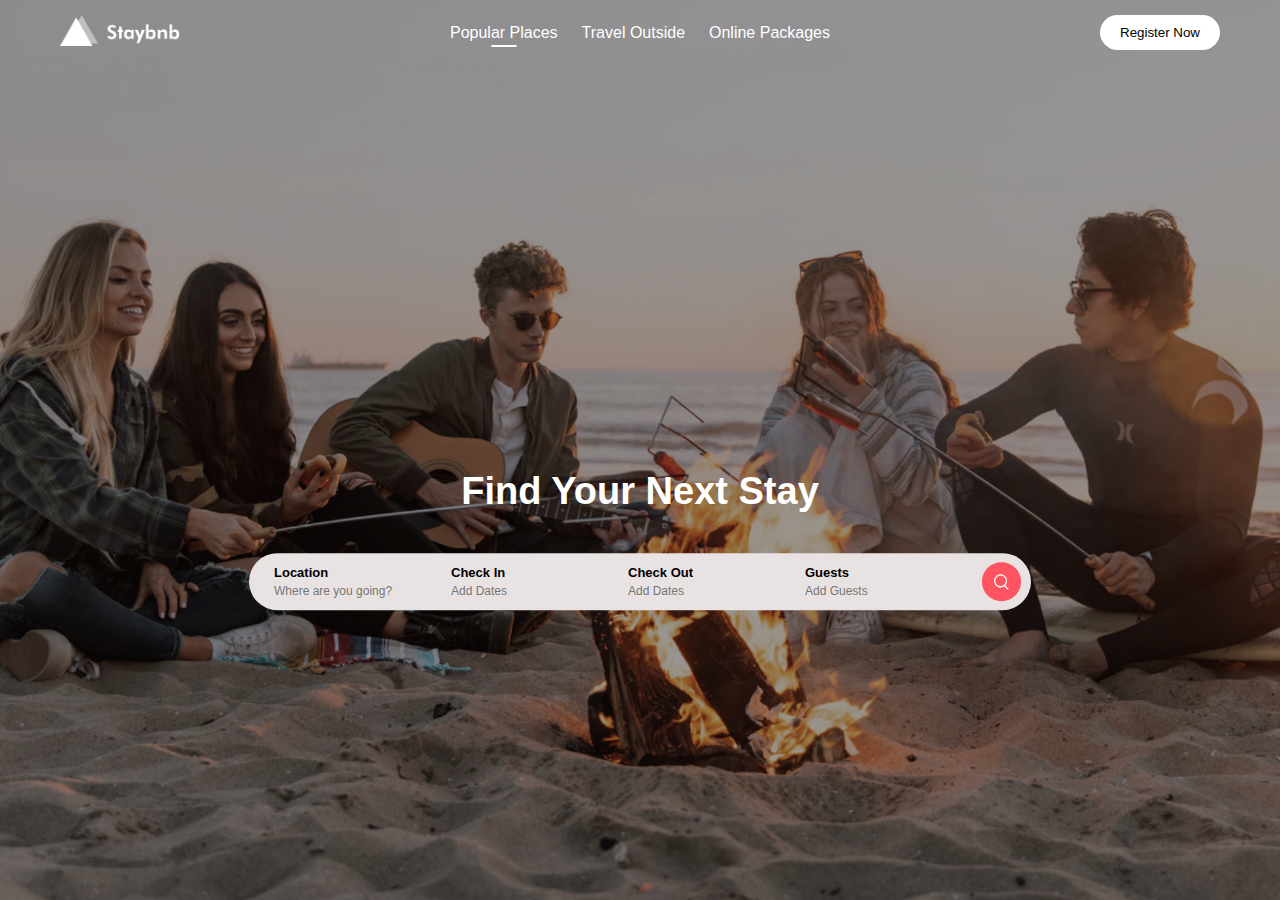
==== index.html @ df325711 "Created basic layout for Travel Website" ====
<!DOCTYPE html>
<head>
    <meta name="viewport" content="width=device-width, initial-scale=1.0">
    <title>Staybnb</title>
    <link rel="stylesheet" href="style.css">
</head>
<body>
    <div class="container">

        <div class="top-section">
            <nav class="flex">
                <a href=""><img src="images/logo.png"></a>
                <ul class="flex">
                    <li><a href="" class="active">Popular Places</a></li>
                    <li><a href="">Travel Outside</a></li>
                    <li><a href="">Online Packages</a></li>
                </ul>
                <button>Register Now</button>
            </nav>
            <div class="middle">
                <h1>Find Your Next Stay</h1>
                <div class="form-section">
                    <form class="flex">
                        <div>
                            <label>Location</label>
                            <input type="text" placeholder="Where are you going?">
                        </div>
                        <div>
                            <label>Check In</label>
                            <input type="text" placeholder="Add Dates">
                        </div>
                        <div>
                            <label>Check Out</label>
                            <input type="text" placeholder="Add Dates">
                        </div>
                        <div>
                            <label>Guests</label>
                            <input type="text" placeholder="Add Guests">
                        </div>
                        <button type="submit"><img src="images/search.png"></button>
                    </form>
                </div>
            </div>
        </div>
        
    </div>
</body>
</html>
---- style.css ----
*{
    margin: 0;
    padding: 0;
    box-sizing: border-box;
    font-family: 'poppins', sans-serif;
}
.top-section{
    background-image: linear-gradient(rgba(0,0,0,0.4), rgba(0,0,0,0.4)), url("images/banner.png");
    background-size: cover;
    background-position: center;
    min-height: 100vh;
    width: 100%;
    position: relative;
}
.flex{
    display: flex;
    align-items: center;
    justify-content: space-between;
}
nav{
    padding: 15px 60px;
}
nav img{
    width: 120px;
}
nav ul{
    width: 380px;
    list-style: none;
}
nav ul li a{
    text-decoration: none;
    font-size: 16px;
    color: #fff;
}
.active{
    position: relative;
}
.active::before{
    content: '';
    position: absolute;
    left: 50%;
    bottom: -6px;
    height: 2px;
    width: 25px;
    transform: translate(-50%);
    background-color: #fff;
}
nav button{
    background-color: #fff;
    border: none;
    border-radius: 20px;
    padding: 10px 20px;
}
.middle{
    position: absolute;
    top: 60%;
    left: 50%;
    transform: translate(-50%, -50%);
}
.middle h1{
    font-size: 38px;
    color: #fff;
    text-align-last: center;
}
.form-section{
    background-color: #e9e2e2;
    border-radius: 30px;
    padding: 9px 10px 9px 25px;
    margin-top: 40px;
}
.form-section label{
    font-weight: bold;
    font-size: 13px;
}
.form-section input{
    border: none;
    outline: none;
    background: transparent;
}
.form-section input::placeholder{
    font-size: 12px;
}
.form-section button{
    border-radius: 50%;
    background-color: #ff5361;
    padding: 12px 12px 8px;
    border: none;
    cursor: pointer;
}
.form-section button img{
    width: 15px;
}
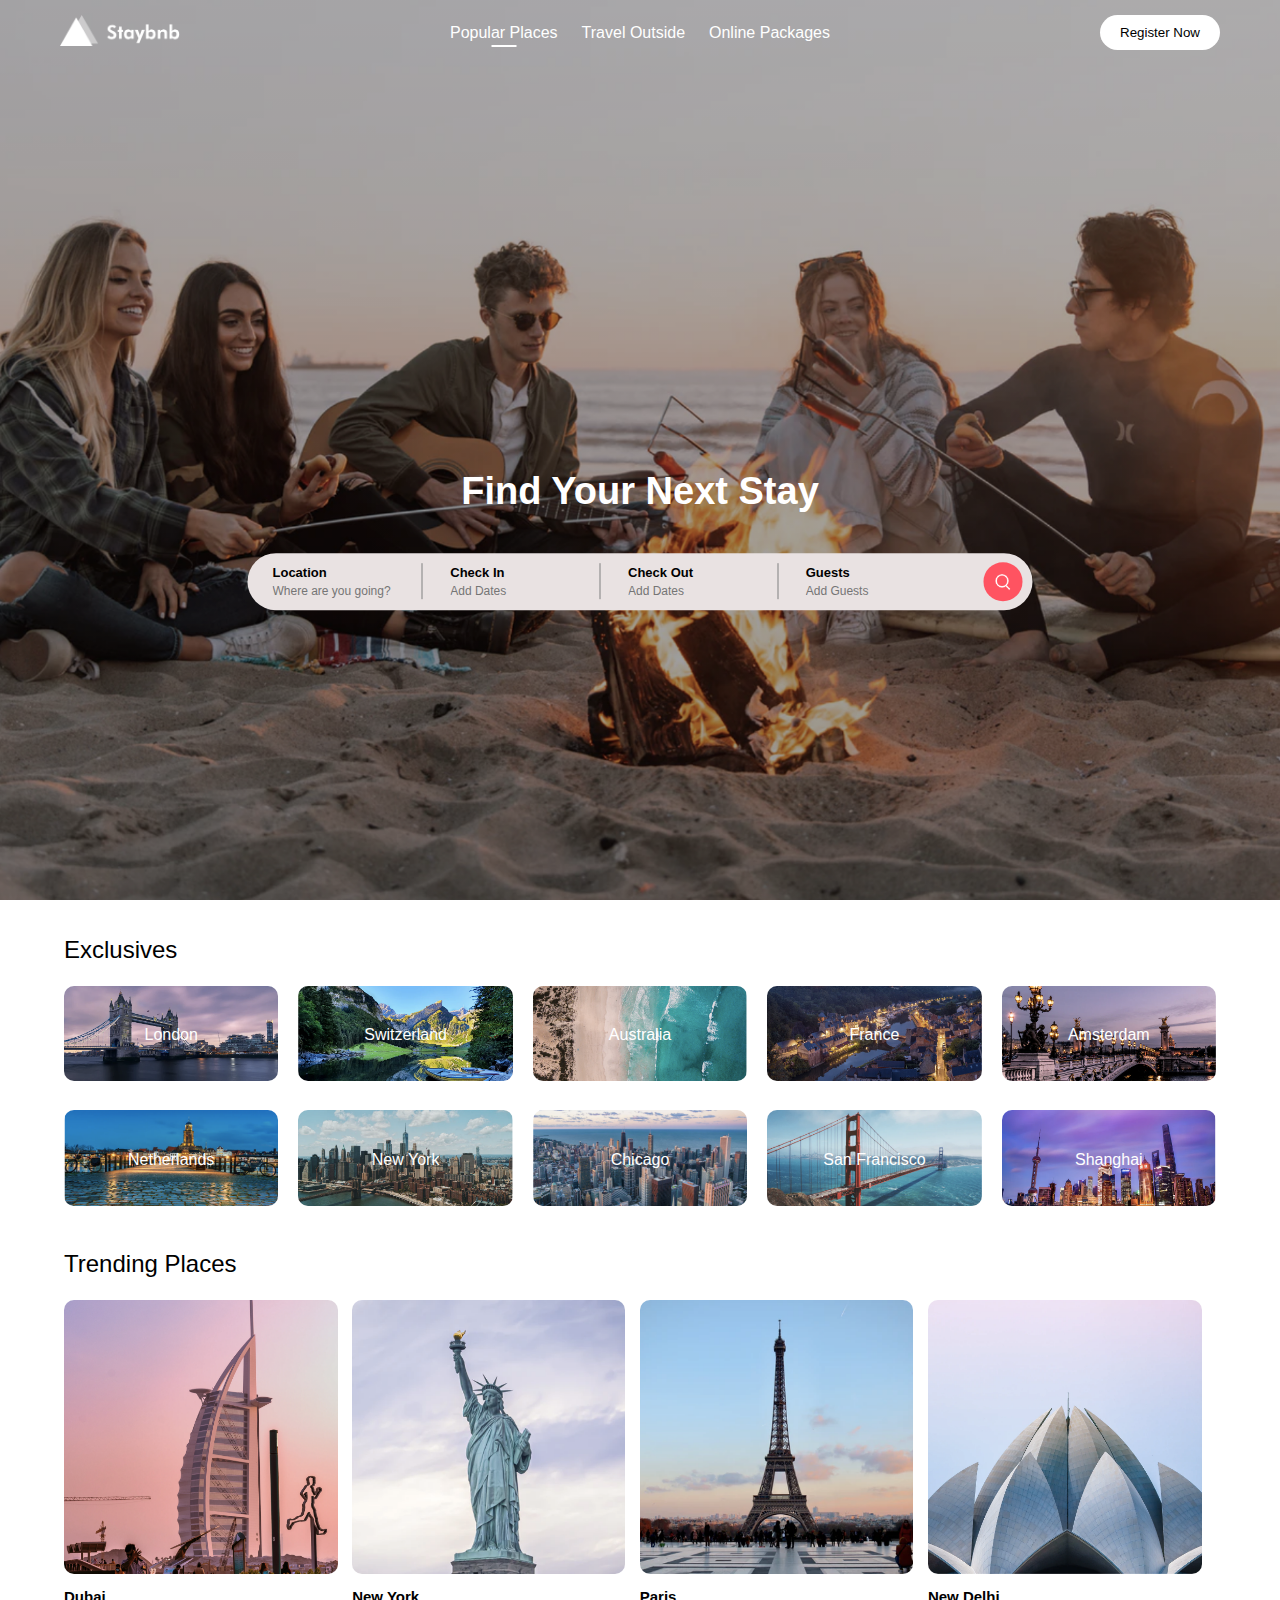
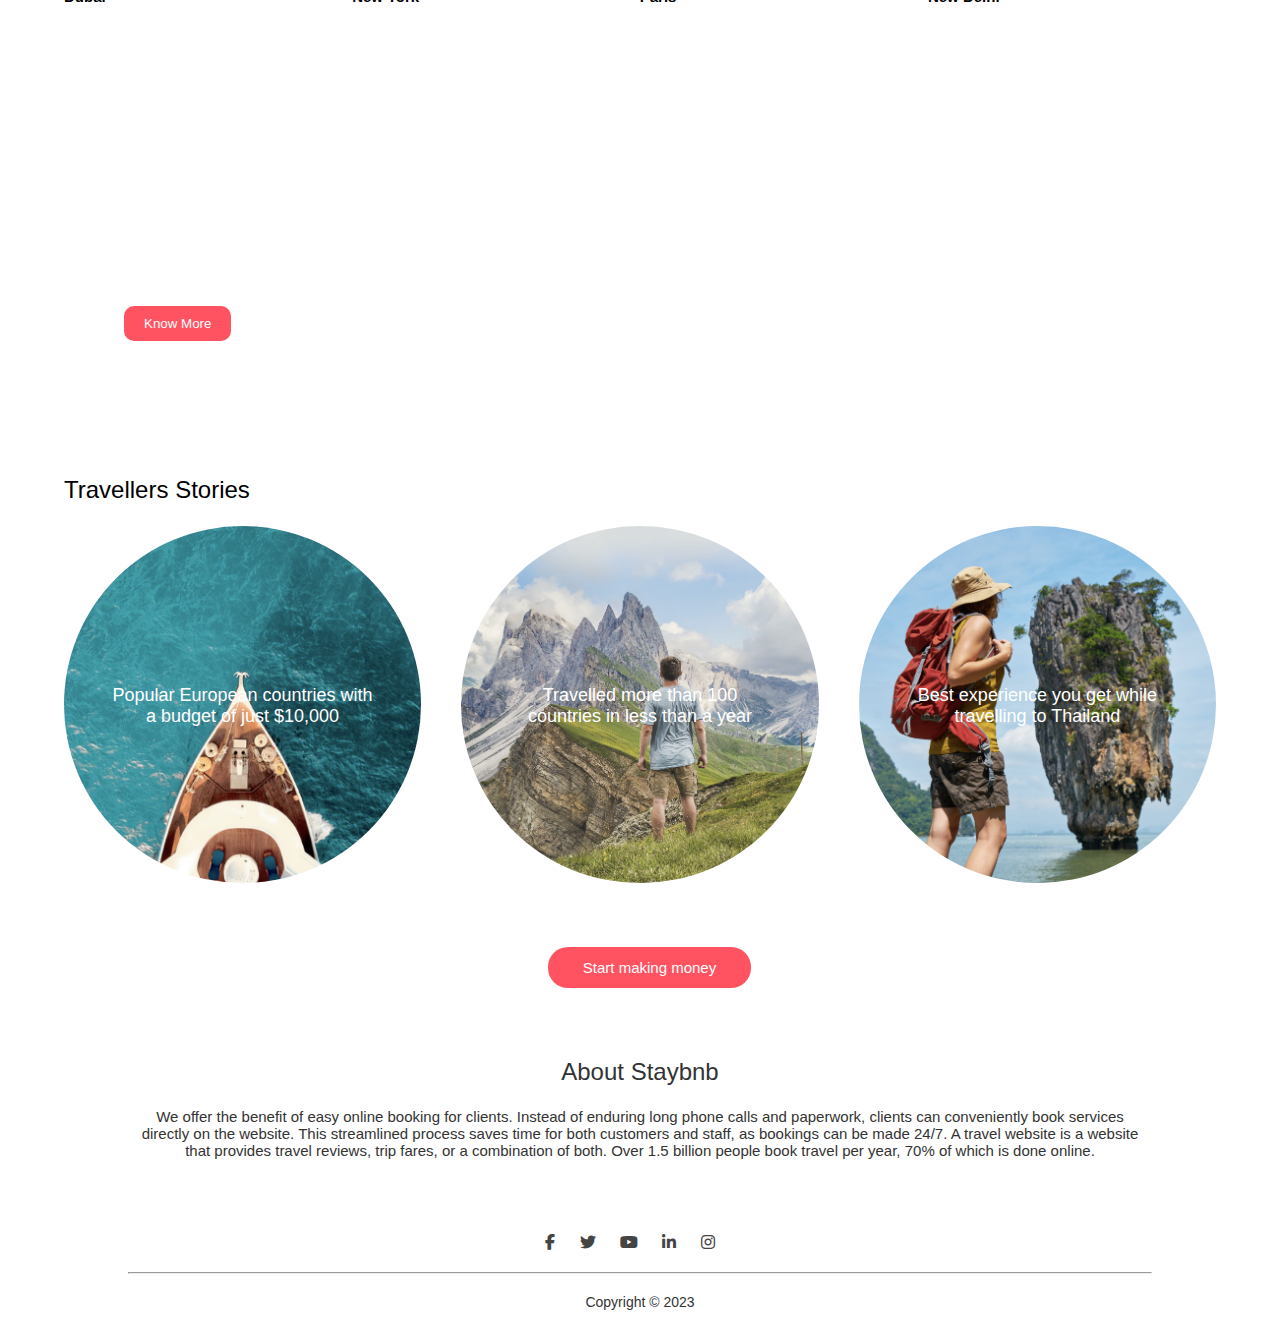
==== commit 8a4b4112: "completed homepage design and mobile view design for homepage" ====
--- a/index.html
+++ b/index.html
@@ -3,19 +3,21 @@
     <meta name="viewport" content="width=device-width, initial-scale=1.0">
     <title>Staybnb</title>
     <link rel="stylesheet" href="style.css">
+    <link rel="stylesheet" href="https://cdnjs.cloudflare.com/ajax/libs/font-awesome/6.4.2/css/all.min.css">
 </head>
 <body>
     <div class="container">
 
         <div class="top-section">
-            <nav class="flex">
-                <a href=""><img src="images/logo.png"></a>
+            <nav id="navbar">
+                <a href="" class="logo"><img src="images/logo.png"></a>
                 <ul class="flex">
                     <li><a href="" class="active">Popular Places</a></li>
                     <li><a href="">Travel Outside</a></li>
                     <li><a href="">Online Packages</a></li>
                 </ul>
-                <button>Register Now</button>
+                <a href=""><button class="register-btn">Register Now</button></a>
+                <i class="fa-solid fa-bars menu-icon" onclick="toggleMenu()"></i>
             </nav>
             <div class="middle">
                 <h1>Find Your Next Stay</h1>
@@ -42,7 +44,126 @@
                 </div>
             </div>
         </div>
+        <div class="bottom-section">
+            <div class="exclusives">
+                <h2>Exclusives</h2>
+                <div class="exclusive-images">
+                    <div>
+                        <img src="images/image-1.png" class="ex-img">
+                        <span>London</span>
+                    </div>
+                    <div>
+                        <img src="images/image-2.png" class="ex-img">
+                        <span>Switzerland</span>
+                    </div>
+                    <div>
+                        <img src="images/image-3.png" class="ex-img">
+                        <span>Australia</span>
+                    </div>
+                    <div>
+                        <img src="images/image-4.png" class="ex-img">
+                        <span>France</span>
+                    </div>
+                    <div>
+                        <img src="images/image-5.png" class="ex-img">
+                        <span>Amsterdam</span>
+                    </div>
+                    <div>
+                        <img src="images/image-6.png" class="ex-img">
+                        <span>Netherlands</span>
+                    </div>
+                    <div>
+                        <img src="images/image-7.png" class="ex-img">
+                        <span>New York</span>
+                    </div>
+                    <div>
+                        <img src="images/image-8.png" class="ex-img">
+                        <span>Chicago</span>
+                    </div>
+                    <div>
+                        <img src="images/image-9.png" class="ex-img">
+                        <span>San Francisco</span>
+                    </div>
+                    <div>
+                        <img src="images/image-10.png" class="ex-img">
+                        <span>Shanghai</span>
+                    </div>
+                </div>
+            </div>
+            <div class="trending-places">
+                <h2>Trending Places</h2>
+                <div class="trending-images">
+                    <div>
+                        <img src="images/dubai.png">
+                        <p>Dubai</p>
+                    </div>
+                    <div>
+                        <img src="images/new-york.png">
+                        <p>New York</p>
+                    </div>
+                    <div>
+                        <img src="images/paris.png">
+                        <p>Paris</p>
+                    </div>
+                    <div>
+                        <img src="images/new-delhi.png">
+                        <p>New Delhi</p>
+                    </div>
+                </div>
+            </div>
+            <div class="sharing">
+                <div class="sharing-text">
+                    <h1>Sharing<br>Is Earning Now</h1>
+                    <p>Great opportunity to make money by<br>sharing your extra space</p>
+                    <button class="sharing-btn">Know More</button>
+                </div>
+            </div>
+            <div class="travel-stories">
+                <h2>Travellers Stories</h2>
+                <div class="travel-images">
+                    <div>
+                        <img src="images/story-1.png">
+                        <span>Popular European countries with a budget of just $10,000</span>
+                    </div>
+                    <div>
+                        <img src="images/story-2.png">
+                        <span>Travelled more than 100 countries in less than a year</span>
+                    </div>
+                    <div>
+                        <img src="images/story-3.png">
+                        <span>Best experience you get while travelling to Thailand</span>
+                    </div>
+                </div>
+                <button class="travellers-btn">Start making money</button>
+            </div>
+            <div class="about">
+                <h2>About Staybnb</h2>
+                <p>We offer the benefit of easy online booking for clients. Instead of enduring long 
+                   phone calls and paperwork, clients can conveniently book services directly on the website. 
+                   This streamlined process saves time for both customers and staff, as bookings can be made 
+                   24/7. A travel website is a website that provides travel reviews, trip fares, or a 
+                   combination of both. Over 1.5 billion people book travel per year, 70% of which is done 
+                   online.
+                </p>
+            </div>
+        </div>
+        <footer>
+                <a href=""><i class="fa-brands fa-facebook-f"></i></a>
+                <a href="#"><i class="fa-brands fa-twitter"></i></a>
+                <a href="#"><i class="fa-brands fa-youtube"></i></a>
+                <a href="#"><i class="fa-brands fa-linkedin-in"></i></a>
+                <a href="#"><i class="fa-brands fa-instagram"></i></a>
+            <hr>
+            <p>Copyright &copy 2023</p>
+        </footer>
         
     </div>
+
+    <script>
+        var navbar = document.getElementById("navbar");
+        function toggleMenu(){
+            navbar.classList.toggle("hidemenu");
+        }
+    </script>
 </body>
 </html>--- a/style.css
+++ b/style.css
@@ -5,7 +5,8 @@
     font-family: 'poppins', sans-serif;
 }
 .top-section{
-    background-image: linear-gradient(rgba(0,0,0,0.4), rgba(0,0,0,0.4)), url("images/banner.png");
+    background-image: linear-gradient(rgba(0,0,0,0.3), rgba(0,0,0,0.4)), url("images/banner.png");
+    background-attachment: fixed;
     background-size: cover;
     background-position: center;
     min-height: 100vh;
@@ -19,6 +20,10 @@
 }
 nav{
     padding: 15px 60px;
+    display: flex;
+    align-items: center;
+    justify-content: space-between;
+    z-index: 30;
 }
 nav img{
     width: 120px;
@@ -45,11 +50,16 @@
     transform: translate(-50%);
     background-color: #fff;
 }
-nav button{
+nav .menu-icon{
+    display: none;
+}
+nav .register-btn{
     background-color: #fff;
     border: none;
     border-radius: 20px;
     padding: 10px 20px;
+    text-decoration: none;
+    cursor: pointer;
 }
 .middle{
     position: absolute;
@@ -80,6 +90,14 @@
 .form-section input::placeholder{
     font-size: 12px;
 }
+.form-section form div{
+    width: 20%;
+    margin-right: 2%;
+    border-right: 1px grey solid;
+}
+.form-section form div:last-of-type{
+    border-right: none;
+}
 .form-section button{
     border-radius: 50%;
     background-color: #ff5361;
@@ -90,3 +108,270 @@
 .form-section button img{
     width: 15px;
 }
+
+/* ------ bottom section ------ */
+
+.bottom-section{
+    padding: 2% 5%;
+}
+h2{
+    margin-bottom: 22px;
+    margin-top: 10px;
+    font-weight: 300;
+}
+.exclusives{
+    margin-top: 10px;
+}
+.exclusive-images{
+    display: grid;
+    grid-template-columns: repeat(auto-fit, minmax(200px, 1fr));
+    gap: 25px 20px;
+}
+.exclusive-images .ex-img{
+    min-width: 200px;
+    border-radius: 10px;
+}
+.exclusive-images img{
+    width: 100%;
+}
+.exclusive-images div{
+    position: relative;
+}
+.exclusive-images div span{
+    position: absolute;
+    top: 50%;
+    left: 50%;
+    transform: translate(-50%, -50%);
+    color: #fff;
+}
+.trending-places{
+    margin-top: 40px;
+}
+.trending-images{
+    display: flex;
+    align-items: center;
+    justify-content: space-between;
+}
+.trending-images div img{
+    width: 95%;
+    border-radius: 10px;
+}
+.trending-images div p{
+    font-size: 15px;
+    font-weight: bold;
+    margin-top: 10px;
+}
+.sharing{
+    margin-top: 60px;
+    background-image: linear-gradient(to right, rgba(0,0,0,0.8), rgba(0,0,0,0.3), transparent), url(images/banner-2.png);
+    background-size: cover;
+    background-position: center;
+    background-attachment: fixed;
+    padding: 95px 60px;
+    border-radius: 10px;
+    color: #fff;
+}
+.sharing-text h1{
+    font-weight: 300;
+    letter-spacing: 1px;
+}
+.sharing-text p{
+    font-size: 14px;
+    padding: 15px 0px;
+}
+.sharing-btn{
+    background-color: #ff5361;
+    color: #fff;
+    padding: 10px 20px;
+    margin-top: 10px;
+    border: none;
+    border-radius: 10px;
+}
+.travel-stories{
+    margin-top: 40px;
+}
+.travel-images{
+    display: flex;
+    align-items: center;
+    justify-content: space-between;
+}
+.travel-images div{
+    position: relative;
+    width: 31%;
+    border-radius: 50%;
+}
+.travel-images div img{
+    width: 100%;
+    border-radius: 60%;
+}
+.travel-images div:hover img{
+    opacity: 0.9;
+}
+.travel-images div span{
+    position: absolute;
+    top: 50%;
+    left: 50%;
+    transform: translate(-50%, -50%);
+    width: 75%;
+    text-align: center;
+    color: #fff;
+    font-size: 18px;
+}
+.travellers-btn{
+    margin: 60px 0px 50px 42%;
+    padding: 12px 35px;
+    border: none;
+    border-radius: 20px;
+    background-color: #ff5361;
+    color: #fff;
+    font-size: 15px;
+}
+.about{
+    text-align: center;
+    padding: 10px 70px;
+    margin-bottom: 40px;
+    color: #333;
+}
+.about p{
+    font-size: 15px;
+}
+
+/*------ footer ------ */
+footer{
+    text-align: center;
+}
+footer a{
+    color: #444;
+    margin-right: 20px;
+}
+footer hr{
+    margin: 20px auto;
+    width: 80%;
+}
+footer p{
+    font-size: 14px;
+    text-align: center;
+    color: #333;
+    margin-bottom: 20px;
+}
+
+/*------ mobile view ------*/
+@media only screen and (max-width: 600px){
+    nav{
+        background-color: black;
+        padding: 15px 30px;
+        border-radius: 5px;
+        display: inline-block;
+        position: fixed;
+        z-index: 20;
+        text-align: right;
+        width: 100%;
+        max-height: 60px;
+        overflow: hidden;
+        transition: max-height 0.5s;
+    }
+    nav .logo img{
+        position: fixed;
+        top: 20px;
+        left: 25px;
+        width: 90px;
+    }
+    .top-section nav ul{
+        display: block;
+        padding: 40px 60px 15px 0px;
+    }
+    nav ul li{
+        padding-top: 5px;
+    }
+    nav ul li a{
+        font-size: 12px;
+    }
+    nav .menu-icon{
+        position: fixed;
+        top: 25px;
+        right: 25px;
+        display: inline;
+        color: #fff;
+        cursor: pointer;
+    }
+    nav a{
+        text-decoration: none;
+    }
+    nav .register-btn{
+        display: block;
+        width: 100px;
+        padding: 6px 14px;
+        font-size: 11px;
+        margin-left: 227px;
+    }
+    .top-section .active::before{
+        display: none;
+    }
+    .middle{
+        position: absolute;
+        top: 53%;
+        left: 50%;
+        transform: translate(-50%, -50%);
+        width: 65%;
+    }
+    .middle h1{
+        font-size: 25px;
+        font-weight: 300;
+    }
+    .form-section{
+        border-radius: 5px;
+        background-color: #fff;
+        margin-top: 20px;
+    }
+    .form-section form{
+        display: block;
+        margin-top: 10px;
+    }
+    .form-section form div{
+        width: 90%;
+        margin-right: 2%;
+        border-bottom: 1px grey solid;
+        border-right: none;
+        margin-bottom: 20px;
+    }
+    .form-section button{
+        display: block;
+        margin: 0px auto 10px;
+    }
+    .trending-images div p{
+        font-size: 12px;
+        margin-top: 8px;
+    }
+    .sharing-text p{
+        font-size: 12px;
+    }
+    .sharing-text p br{
+        display: none;
+    }
+    .travel-images div span{
+        font-size: 11px;
+    }
+    .travellers-btn{
+        margin: 60px 0px 50px 25%;
+        padding: 12px 35px;
+        border: none;
+        border-radius: 20px;
+        background-color: #ff5361;
+        color: #fff;
+        font-size: 12px;
+    }
+    .about p{
+        font-size: 12px;
+    }
+    footer a{
+        color: #444;
+        font-size: 12px;
+        margin-right: 20px;
+    }
+    footer p{
+        font-size: 12px;
+    }
+    .hidemenu{
+        max-height: 200px;
+    }
+}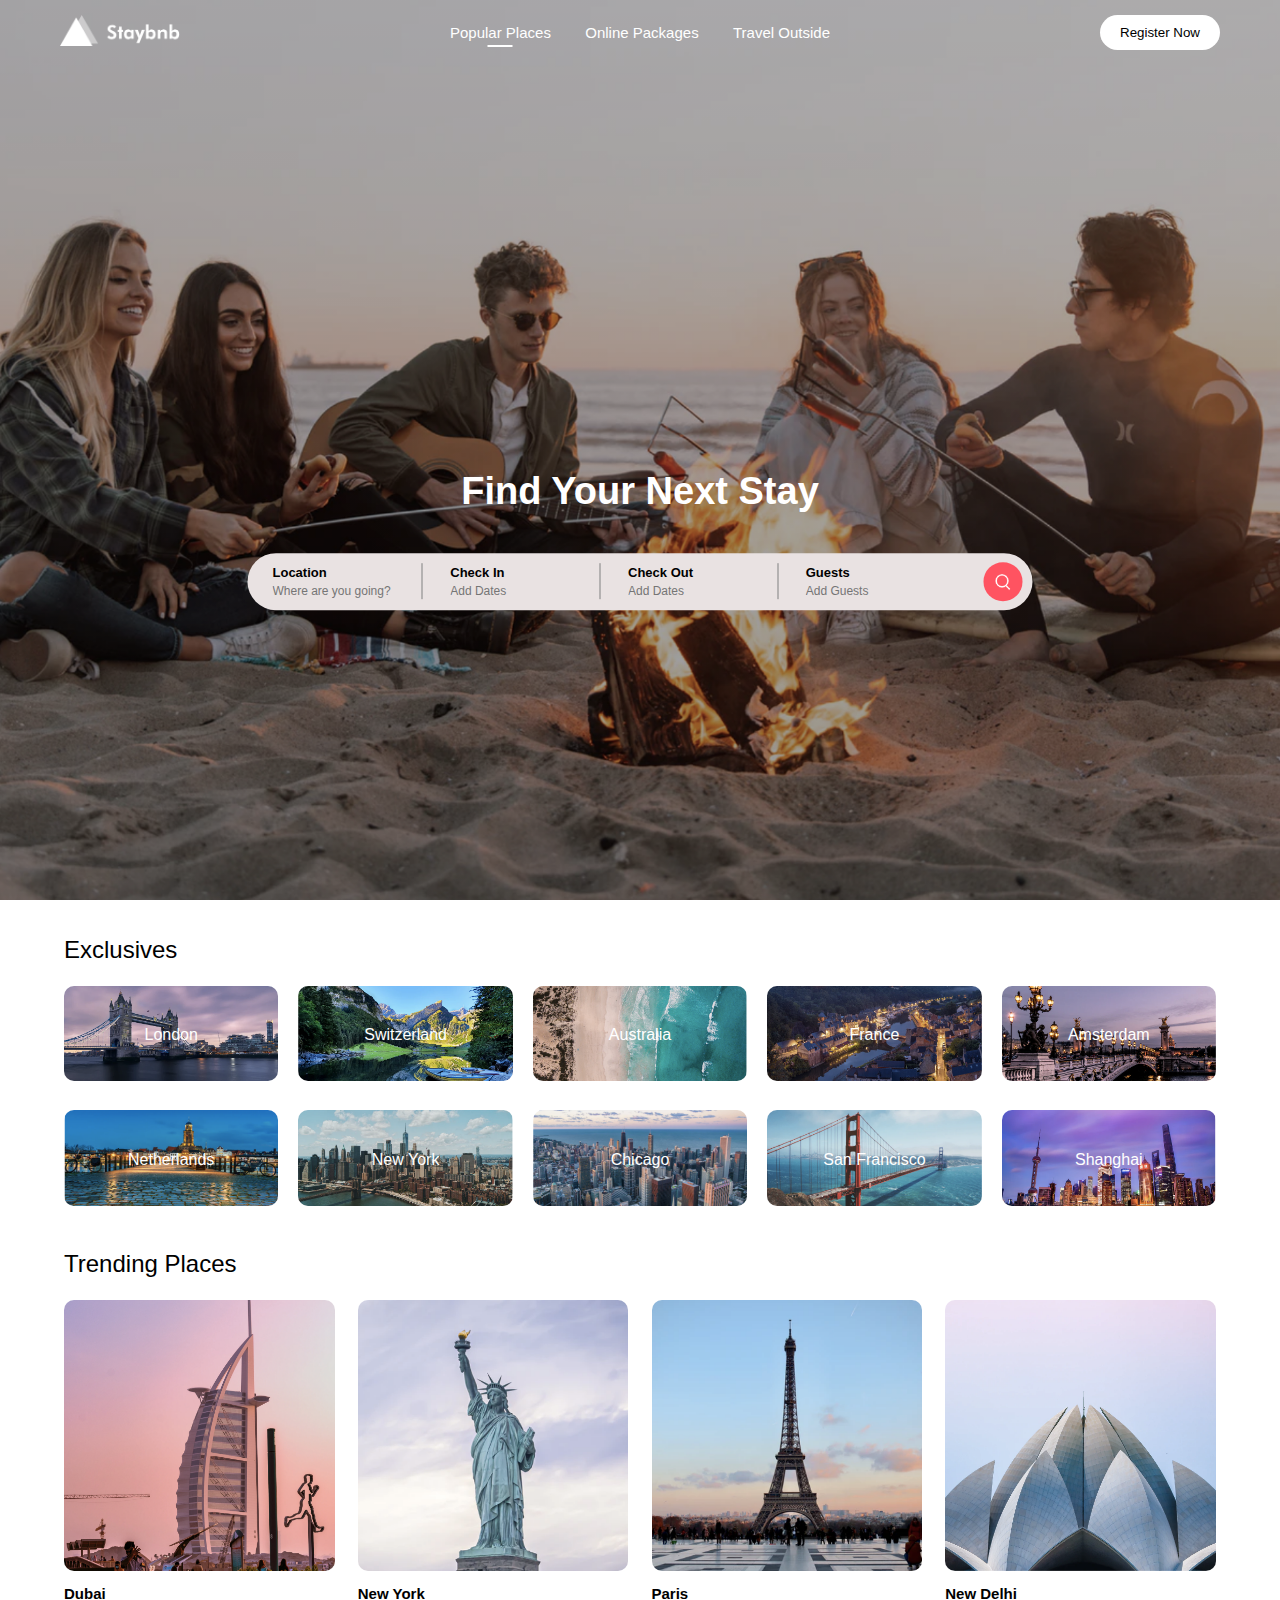
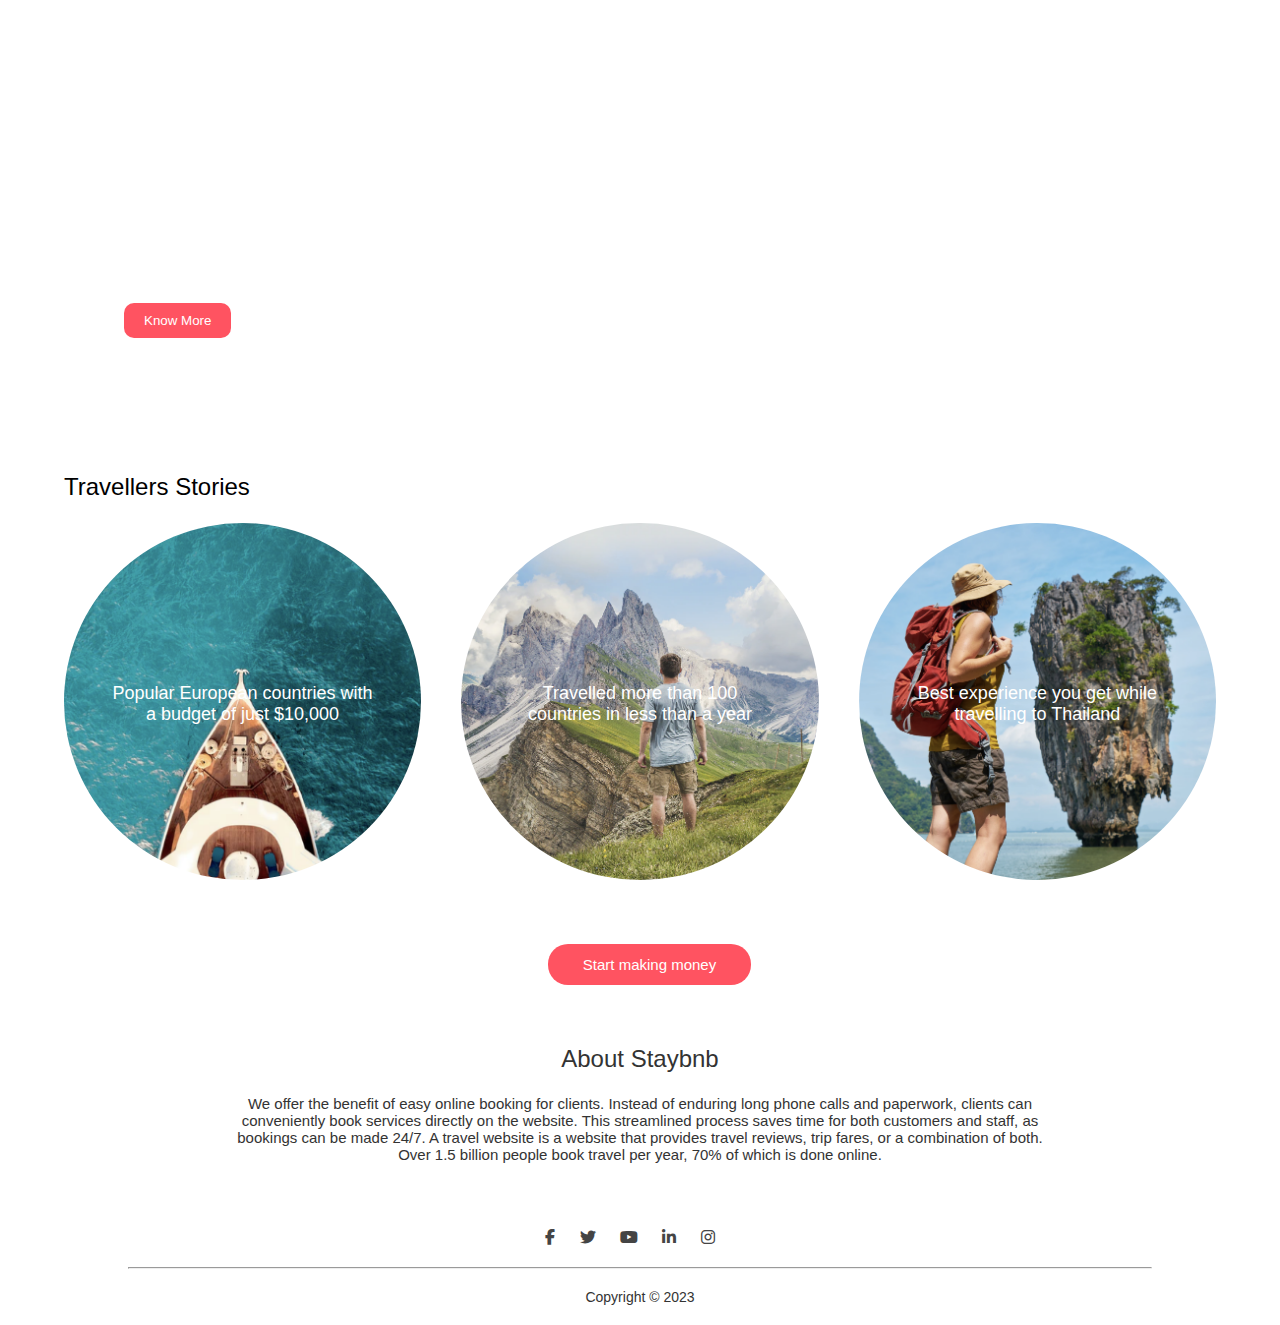
==== commit 8d654d99: "Added house details page and completed mobile view design" ====
--- a/index.html
+++ b/index.html
@@ -10,11 +10,11 @@
 
         <div class="top-section">
             <nav id="navbar">
-                <a href="" class="logo"><img src="images/logo.png"></a>
+                <a href="index.html" class="logo"><img src="images/logo.png"></a>
                 <ul class="flex">
                     <li><a href="" class="active">Popular Places</a></li>
+                    <li><a href="listing.html">Online Packages</a></li>
                     <li><a href="">Travel Outside</a></li>
-                    <li><a href="">Online Packages</a></li>
                 </ul>
                 <a href=""><button class="register-btn">Register Now</button></a>
                 <i class="fa-solid fa-bars menu-icon" onclick="toggleMenu()"></i>
--- a/style.css
+++ b/style.css
@@ -34,7 +34,7 @@
 }
 nav ul li a{
     text-decoration: none;
-    font-size: 16px;
+    font-size: 15px;
     color: #fff;
 }
 .active{
@@ -61,6 +61,9 @@
     text-decoration: none;
     cursor: pointer;
 }
+.register-btn:hover{
+    box-shadow: 0px 2px 5px #979797;
+}
 .middle{
     position: absolute;
     top: 60%;
@@ -114,7 +117,7 @@
 .bottom-section{
     padding: 2% 5%;
 }
-h2{
+.top-section h2, .bottom-section h2{
     margin-bottom: 22px;
     margin-top: 10px;
     font-weight: 300;
@@ -136,6 +139,11 @@
 }
 .exclusive-images div{
     position: relative;
+    cursor: pointer;
+    transition: 0.4s;
+}
+.exclusive-images div:hover{
+    transform: translateY(-5%);
 }
 .exclusive-images div span{
     position: absolute;
@@ -151,10 +159,18 @@
     display: flex;
     align-items: center;
     justify-content: space-between;
+    gap: 2%;
+}
+.trending-images div{
+    width: 95%;
 }
 .trending-images div img{
-    width: 95%;
+    width: 100%;
     border-radius: 10px;
+    cursor: pointer;
+}
+.trending-images div img:hover{
+    box-shadow: 0px 0px 8px #979797;
 }
 .trending-images div p{
     font-size: 15px;
@@ -186,6 +202,12 @@
     margin-top: 10px;
     border: none;
     border-radius: 10px;
+    cursor: pointer;
+}
+.sharing-btn:hover{
+    background: transparent;
+    padding: 9px 19px;
+    border: 1px solid #ff5361;
 }
 .travel-stories{
     margin-top: 40px;
@@ -225,10 +247,14 @@
     background-color: #ff5361;
     color: #fff;
     font-size: 15px;
+    cursor: pointer;
+}
+.travellers-btn:hover{
+    box-shadow: 0px 3px 5px #979797;
 }
 .about{
     text-align: center;
-    padding: 10px 70px;
+    padding: 0px 15%;
     margin-bottom: 40px;
     color: #333;
 }
@@ -260,7 +286,7 @@
     nav{
         background-color: black;
         padding: 15px 30px;
-        border-radius: 5px;
+        border-radius: 3px;
         display: inline-block;
         position: fixed;
         z-index: 20;
@@ -276,7 +302,7 @@
         left: 25px;
         width: 90px;
     }
-    .top-section nav ul{
+    #navbar ul{
         display: block;
         padding: 40px 60px 15px 0px;
     }
@@ -304,7 +330,7 @@
         font-size: 11px;
         margin-left: 227px;
     }
-    .top-section .active::before{
+    #navbar .active::before{
         display: none;
     }
     .middle{
@@ -352,12 +378,8 @@
         font-size: 11px;
     }
     .travellers-btn{
-        margin: 60px 0px 50px 25%;
-        padding: 12px 35px;
-        border: none;
-        border-radius: 20px;
-        background-color: #ff5361;
-        color: #fff;
+        margin: 50px 0px 50px 25%;
+        padding: 12px 10%;
         font-size: 12px;
     }
     .about p{
@@ -374,4 +396,486 @@
     .hidemenu{
         max-height: 200px;
     }
-}+}
+
+/*------ listing page ------*/
+.navbar-white{
+    box-shadow: 0px 0px 5px #575757;
+}
+.navbar-white ul li a{
+    color: #000;
+}
+ .navbar-white .register-btn{
+    background-color: #ff5361;
+    color: #fff;
+}
+.navbar-white .active::before{
+    background-color: #000;
+}
+.listing{
+    display: flex;
+    padding: 4% 8%;
+}
+.left{
+    flex-basis: 65%;
+}
+.right{
+    flex-basis: 30%;
+}
+.left h1{
+    font-size: 27px;
+    margin-top: 10px;
+}
+.left a{
+    text-decoration: none;
+    color: #000;
+}
+.house{
+    display: flex;
+    margin-top: 30px;
+    padding-top: 30px;
+    border-top: 1px solid #979797;
+}
+.house-img{
+    flex-basis: 40%;
+}
+.house-img img{
+    width: 100%;
+    border-radius: 12px;
+    transition: 0.5s;
+}
+.house-img img:hover{
+    transform: translateY(-5%);
+}
+.house-info{
+    flex-basis: 58%;
+    padding: 5px 20px;
+}
+.house-info h2{
+    font-size: 19px;
+    padding: 9px 0px;
+}
+.house-info p{
+    font-size: 15px;
+    color: #474747;
+}
+.house-info i{
+    color: #ff5361;
+    font-size: 14px;
+    margin-top: 10px;
+}
+.info-price{
+    text-align: right;
+    padding-top: 15px;
+}
+.right{
+    margin-left: 60px;
+    padding: 20px 12px;
+}
+.filters{
+    padding: 20px 20px;
+    border: 1px solid #000;
+}
+.filters h3{
+    margin-bottom: 10px;
+    color: #333;
+}
+.filter-section{
+    padding: 0px 7px 20px 7px;
+    border-bottom: 1px solid #dad9d9;
+}
+.last{
+    border-bottom: none;
+}
+.filter-section h4{
+    margin-top: 25px;
+    padding-bottom: 5px;
+    color: #333;
+}
+.filter-item{
+    display: flex;
+    align-items: center;
+    color: #555;
+    font-size: 13px;
+    margin-top: 14px;
+}
+.filter-item input{
+    cursor: pointer;
+}
+.filter-item label{
+    flex: 1;
+    margin-left: 15px;
+}
+.view-more{
+    text-align: right;
+    padding: 5px 0px;
+}
+.view-more a{
+    color: #333;
+    text-decoration: none;
+    font-size: 14px;
+}
+.pagination{
+    display: flex;
+    align-items: center;
+    justify-content: center;
+    margin-bottom: 70px;
+}
+.pagination img{
+    width: 10px;
+    margin: 0px 10px;
+    cursor: pointer;
+}
+.pagination span{
+    font-size: 15px;
+    border-radius: 50%;
+    margin: 0px 4px;
+    padding: 3px 6px;
+    cursor: pointer;
+}
+.page-active{
+    background-color: #333;
+    color: #fff;
+}
+.pagination .right-arrow{
+    transform: rotate(180deg);
+}
+
+/*------ listing page mobile view ------*/
+@media only screen and (max-width: 600px){
+    .navbar-white{
+        border-radius: 0;
+        background-color: #fff;
+    }
+    .navbar-white .menu-icon{
+        color: #000;
+    }
+    .listing{
+        display: block;
+        padding-top: 90px;
+    }
+    .left p{
+        font-size: 15px;
+    }
+    .left h1{
+        font-size: 20px;
+    }
+    .house{
+        display: block;
+    }
+    .house-info h2
+    {
+        font-size: 17px;
+    }
+    .house-info p{
+        font-size: 13px;
+    }
+    .house-info i{
+        font-size: 12px;
+    }
+    .right{
+        margin-left: 0px;
+    }
+    .pagination img{
+        width: 8px;
+    }
+    .pagination span{
+        font-size: 12px;
+    }
+}
+
+/*------ house details page ------*/
+.details{
+    padding: 3% 10%;
+}
+.house-details span{
+    display: flex;
+    padding: 15px 0px;
+}
+.house-details span i{
+    font-size: 13px;
+    color: #ff5361;
+}
+.house-details span p{
+    font-size: 14px;
+    margin-left: 20px;
+}
+.house-images{
+    display: flex;
+    gap: 1%;
+}
+.large-image{
+    flex-basis: 50%;
+}
+.large-image img{
+    width: 100%;
+    border-radius: 10px;
+}
+.small-image{
+    flex-basis: 50%;
+    display: grid;
+    grid-template-columns: repeat(auto-fit, minmax(200px, 1fr));
+    grid-gap: 2%;
+}
+.small-image img{
+    width: 100%;
+    border-radius: 10px;
+}
+.housedetails-bottom{
+    margin-top: 10px;
+}
+.housedetails-bottom span{
+    display: flex;
+    padding-left: 0px;
+    padding-top: 8px;
+}
+.housedetails-bottom span p:first-of-type{
+    margin-left: 0px;
+}
+.bold{
+    font-weight: bold;
+    text-align: right;
+}
+.details hr{
+    width: 65%;
+    margin: 20px auto 40px auto;
+}
+.house-search{
+    display: flex;
+    justify-content: space-between;
+    margin: 30px auto;
+    padding: 10px 30px;
+    border-radius: 5px;
+    background: #fff;
+    box-shadow: 0 0 15px #979797;
+    width: 90%;
+}
+.house-search div{
+    margin: 10px 10px;
+}
+.house-search div label{
+    font-size: 14px;
+}
+.house-search div input{
+    display: block;
+    border: none;
+    outline: none;
+    padding: 5px 0px;
+}
+.house-search .check-btn{
+    width: 25%;
+    height: 10%;
+    margin-top: 7px;
+    padding: 12px 20px;
+    border: none;
+    border-radius: 5px;
+    color: #fff;
+    background-color: #ff5361;
+    cursor: pointer;
+}
+.facilities{
+    width: 65%;
+    padding: 10px 0px 20px 0px;
+    border-bottom: 2px solid #c9c9c9;
+}
+.facilities div{
+    margin: 10px 0px;
+    color: #444;
+}
+.facilities div span{
+    display: flex;
+    align-items: center;
+    gap: 3%;
+}
+.facilities div span i{
+    font-size: 14px;
+}
+.facilities div span p{
+    font-size: 16px;
+    font-weight: bold;
+    padding: 5px 0px;
+    margin: 0px;
+}
+.facilities div p{
+    font-size: 14px;
+    margin-left: 5%;
+}
+.description{
+    width: 65%;
+    padding: 40px 0px;
+    border-bottom: 2px solid #c9c9c9;
+}
+.description p{
+    width: 80%;
+    font-size: 14px;
+    line-height: 20px;
+    margin-bottom: 10px;
+}
+.description a{
+    color: #333;
+    font-weight: bold;
+}
+.map{
+    padding: 30px 0px 10px 0px;
+}
+.map iframe{
+    width: 100%;
+    border-radius: 5px;
+    margin: 20px 0px;
+}
+.map p{
+    font-size: 15px;
+    font-weight: bold;
+}
+.map hr{
+    width: 65%;
+    margin-left: 0px;
+}
+.host{
+    margin-bottom: 30px;
+}
+.host-info{
+    display: flex;
+    align-items: center;
+    gap: 2%;
+}
+.host-image{
+    width: 80px;
+}
+.host-image img{
+    width: 100%;
+    border-radius: 50%;
+}
+.rating{
+    display: flex;
+    padding-top: 10px;
+}
+.rating i{
+
+   color: #ff5361;
+   font-size: 14px;
+   padding: 0px 2px;
+}
+.rating p{
+    margin-left: 10px;
+    font-size: 14px;
+}
+.host button{
+    margin-left: 7%;
+    background: transparent;
+    padding: 12px 28px;
+    margin-top: 20px;
+    border: 1px solid #b84751;
+    border-radius: 5px;
+    cursor: pointer;
+}
+.host button:hover{
+    background: #ff5361;
+    padding: 13px 29px;
+    color: #fff;
+    border: none;
+}
+
+/*------ house page mobile view ------*/
+@media only screen and (max-width:600px){
+    .details{
+        padding-top: 90px;
+    }
+    .house-details span{
+        display: block;
+        padding-top: 5px;
+    }
+    .house-details span i{
+        font-size: 12px;
+    }
+    .house-details span p{
+        font-size: 12px;
+        padding-top: 2px;
+        margin-left: 0px;
+    }
+    .house-images{
+        display: block;
+    }
+    .small-image{
+        grid-template-columns: repeat(auto-fit, minmax(100px, 1fr));
+        grid-gap: 3%;
+    }
+    .housedetails-bottom h3{
+        font-size: 18px;
+        margin-top: 15px;
+    }
+    .housedetails-bottom span{
+        display: flex;
+    }
+    .housedetails-bottom span p{
+        margin-left: 10px;
+    }
+    .bold{
+        font-size: 13px;
+        text-align: left;
+    }
+    .house-search{
+        display: block;
+    }
+    .house-search div{
+        padding: 8px 0px;
+    }
+    .house-search div label{
+        font-size: 13px;
+    }
+    .house-search div input{
+        width: 100%;
+        border-bottom: 1px solid #979797;
+    }
+    .house-search div input::placeholder{
+        font-size: 12px;
+    }
+    .house-search .check-btn{
+        width: 100%;
+        padding: 10px 15px;
+        margin: 5px 0px 10px 0px;
+        cursor: pointer;
+    }
+    .facilities{
+        width: 100%;
+    }
+    .facilities div span i{
+        font-size: 12px;
+    }
+    .facilities div span p{
+        font-size: 14px;
+    }
+    .facilities div p{
+        margin-left: 7%;
+        font-size: 12px;
+    }
+    .description{
+        width: 100%;
+        text-align: center;
+    }
+    .description p{
+        width: 100%;
+        font-size: 12px;
+    }
+    .description a{
+        font-size: 14px;
+    }
+    .map h2{
+        font-size: 18px;
+    }
+    .map p{
+        font-size: 12px;
+    }
+    .host-info{
+        display: block;
+    }
+    .host-info div h3{
+        font-size: 15px;
+    }
+    .rating i, .rating p{
+        font-size: 12px;
+    }
+    .host button{
+        padding: 10px 25px;
+    }
+}
